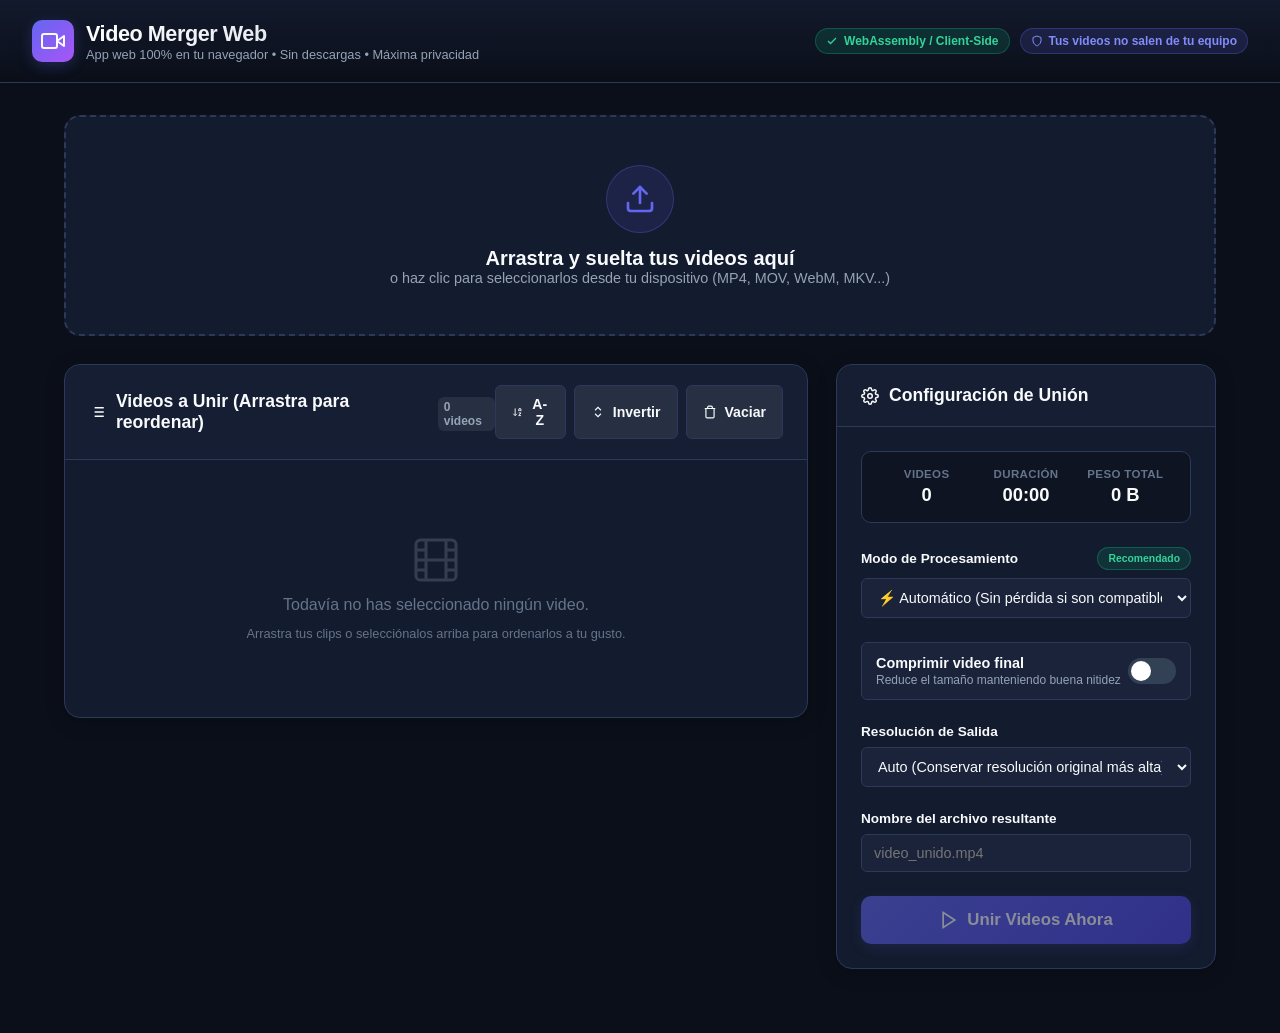
==== index.html @ c5059e0c "Fix output video missing .mp4 extension and improve download handling" ====
<!DOCTYPE html>
<html lang="es">
<head>
  <meta charset="UTF-8">
  <meta name="viewport" content="width=device-width, initial-scale=1.0">
  <title>Video Merger Web - Unir y Comprimir Videos en tu Navegador</title>
  <link rel="stylesheet" href="static/css/style.css">
  <!-- Enable Cross-Origin Isolation for WebAssembly when supported -->
  <script src="coi-serviceworker.js"></script>
  <!-- Offline Libraries for 100% Client-Side Web Execution -->
  <script src="static/js/sortable.min.js"></script>
  <script src="static/js/ffmpeg.min.js"></script>
</head>
<body>

  <!-- App Header -->
  <header class="app-header">
    <div class="brand-wrapper">
      <div class="brand-icon">
        <svg width="24" height="24" viewBox="0 0 24 24" fill="none" stroke="currentColor" stroke-width="2" stroke-linecap="round" stroke-linejoin="round">
          <polygon points="23 7 16 12 23 17 23 7"></polygon>
          <rect x="1" y="5" width="15" height="14" rx="2" ry="2"></rect>
        </svg>
      </div>
      <div>
        <h1 class="brand-title">Video Merger Web</h1>
        <p class="brand-subtitle">App web 100% en tu navegador • Sin descargas • Máxima privacidad</p>
      </div>
    </div>
    <div class="header-badges">
      <span class="badge badge-emerald">
        <svg width="12" height="12" viewBox="0 0 24 24" fill="none" stroke="currentColor" stroke-width="2.5"><polyline points="20 6 9 17 4 12"></polyline></svg>
        WebAssembly / Client-Side
      </span>
      <span class="badge badge-indigo">
        <svg width="12" height="12" viewBox="0 0 24 24" fill="none" stroke="currentColor" stroke-width="2"><path d="M12 22s8-4 8-10V5l-8-3-8 3v7c0 6 8 10 8 10z"></path></svg>
        Tus videos no salen de tu equipo
      </span>
    </div>
  </header>

  <!-- Main Container -->
  <main class="container">
    
    <!-- Upload Dropzone -->
    <div class="dropzone-container" id="dropzone">
      <input type="file" id="fileInput" multiple accept="video/*" style="display: none;">
      <div class="dropzone-content">
        <div class="upload-icon-circle">
          <svg width="32" height="32" viewBox="0 0 24 24" fill="none" stroke="currentColor" stroke-width="2" stroke-linecap="round" stroke-linejoin="round">
            <path d="M21 15v4a2 2 0 0 1-2 2H5a2 2 0 0 1-2-2v-4"></path>
            <polyline points="17 8 12 3 7 8"></polyline>
            <line x1="12" y1="3" x2="12" y2="15"></line>
          </svg>
        </div>
        <div>
          <h2 class="upload-text-title">Arrastra y suelta tus videos aquí</h2>
          <p class="upload-text-sub">o haz clic para seleccionarlos desde tu dispositivo (MP4, MOV, WebM, MKV...)</p>
        </div>
      </div>
    </div>

    <!-- Main Workspace Grid -->
    <div class="main-grid">
      
      <!-- Video List Panel -->
      <section class="panel">
        <div class="panel-header">
          <div class="panel-title">
            <svg width="18" height="18" viewBox="0 0 24 24" fill="none" stroke="currentColor" stroke-width="2"><line x1="8" y1="6" x2="21" y2="6"></line><line x1="8" y1="12" x2="21" y2="12"></line><line x1="8" y1="18" x2="21" y2="18"></line><line x1="3" y1="6" x2="3.01" y2="6"></line><line x1="3" y1="12" x2="3.01" y2="12"></line><line x1="3" y1="18" x2="3.01" y2="18"></line></svg>
            <span>Videos a Unir (Arrastra para reordenar)</span>
            <span id="badgeCount" class="order-badge" style="margin-left: 6px;">0 videos</span>
          </div>
          <div class="panel-actions">
            <button class="btn btn-secondary" id="btnSortName" title="Ordenar de A a Z">
              <svg width="14" height="14" viewBox="0 0 24 24" fill="none" stroke="currentColor" stroke-width="2"><path d="m3 16 4 4 4-4"></path><path d="M7 20V4"></path><path d="M20 8h-5"></path><path d="M15 10V6.5a2.5 2.5 0 0 1 5 0V10"></path><path d="M15 14h5l-5 6h5"></path></svg>
              A-Z
            </button>
            <button class="btn btn-secondary" id="btnReverseOrder" title="Invertir el orden">
              <svg width="14" height="14" viewBox="0 0 24 24" fill="none" stroke="currentColor" stroke-width="2"><path d="m7 15 5 5 5-5"></path><path d="m7 9 5-5 5 5"></path></svg>
              Invertir
            </button>
            <button class="btn btn-secondary" id="btnClearAll" title="Vaciar la lista">
              <svg width="14" height="14" viewBox="0 0 24 24" fill="none" stroke="currentColor" stroke-width="2"><polyline points="3 6 5 6 21 6"></polyline><path d="M19 6v14a2 2 0 0 1-2 2H7a2 2 0 0 1-2-2V6m3 0V4a2 2 0 0 1 2-2h4a2 2 0 0 1 2 2v2"></path></svg>
              Vaciar
            </button>
          </div>
        </div>

        <!-- Video Item Container (Sortable) -->
        <div class="video-list-container" id="videoList">
          <!-- Empty State -->
          <div class="empty-state" id="emptyState">
            <svg width="48" height="48" viewBox="0 0 24 24" fill="none" stroke="currentColor" stroke-width="1.5" style="opacity: 0.4;">
              <rect x="2" y="2" width="20" height="20" rx="2.18" ry="2.18"></rect>
              <line x1="7" y1="2" x2="7" y2="22"></line>
              <line x1="17" y1="2" x2="17" y2="22"></line>
              <line x1="2" y1="12" x2="22" y2="12"></line>
              <line x1="2" y1="7" x2="7" y2="7"></line>
              <line x1="2" y1="17" x2="7" y2="17"></line>
              <line x1="17" y1="17" x2="22" y2="17"></line>
              <line x1="17" y1="7" x2="22" y2="7"></line>
            </svg>
            <p>Todavía no has seleccionado ningún video.</p>
            <p style="font-size: 0.8rem; color: var(--text-dim);">Arrastra tus clips o selecciónalos arriba para ordenarlos a tu gusto.</p>
          </div>
        </div>
      </section>

      <!-- Settings & Action Panel -->
      <aside class="panel">
        <div class="panel-header">
          <div class="panel-title">
            <svg width="18" height="18" viewBox="0 0 24 24" fill="none" stroke="currentColor" stroke-width="2"><circle cx="12" cy="12" r="3"></circle><path d="M19.4 15a1.65 1.65 0 0 0 .33 1.82l.06.06a2 2 0 0 1 0 2.83 2 2 0 0 1-2.83 0l-.06-.06a1.65 1.65 0 0 0-1.82-.33 1.65 1.65 0 0 0-1 1.51V21a2 2 0 0 1-2 2 2 2 0 0 1-2-2v-.09A1.65 1.65 0 0 0 9 19.4a1.65 1.65 0 0 0-1.82.33l-.06.06a2 2 0 0 1-2.83 0 2 2 0 0 1 0-2.83l.06-.06a1.65 1.65 0 0 0 .33-1.82 1.65 1.65 0 0 0-1.51-1H3a2 2 0 0 1-2-2 2 2 0 0 1 2-2h.09A1.65 1.65 0 0 0 4.6 9a1.65 1.65 0 0 0-.33-1.82l-.06-.06a2 2 0 0 1 0-2.83 2 2 0 0 1 2.83 0l.06.06a1.65 1.65 0 0 0 1.82.33H9a1.65 1.65 0 0 0 1-1.51V3a2 2 0 0 1 2-2 2 2 0 0 1 2 2v.09a1.65 1.65 0 0 0 1 1.51 1.65 1.65 0 0 0 1.82-.33l.06-.06a2 2 0 0 1 2.83 0 2 2 0 0 1 0 2.83l-.06.06a1.65 1.65 0 0 0-.33 1.82V9a1.65 1.65 0 0 0 1.51 1H21a2 2 0 0 1 2 2 2 2 0 0 1-2 2h-.09a1.65 1.65 0 0 0-1.51 1z"></path></svg>
            <span>Configuración de Unión</span>
          </div>
        </div>

        <div class="settings-body">
          
          <!-- Summary Stats -->
          <div class="stats-card">
            <div class="stat-item">
              <span class="stat-label">Videos</span>
              <span class="stat-value" id="statVideosCount">0</span>
            </div>
            <div class="stat-item">
              <span class="stat-label">Duración</span>
              <span class="stat-value" id="statDuration">00:00</span>
            </div>
            <div class="stat-item">
              <span class="stat-label">Peso Total</span>
              <span class="stat-value" id="statSize">0 MB</span>
            </div>
          </div>

          <!-- Merge Mode Selector -->
          <div class="form-group">
            <label class="form-label" for="mergeMode">
              Modo de Procesamiento
              <span class="badge badge-emerald" style="font-size: 0.65rem;">Recomendado</span>
            </label>
            <select class="form-select" id="mergeMode">
              <option value="auto" selected>⚡ Automático (Sin pérdida si son compatibles)</option>
              <option value="direct">🎬 Copia Directa (Sin pérdida, ultrarrápido)</option>
              <option value="reencode">🗜️ Normalizar y Re-codificar todo</option>
            </select>
          </div>

          <!-- Compression Toggle Switch -->
          <div class="toggle-switch-wrapper">
            <div class="toggle-info">
              <span class="toggle-title">Comprimir video final</span>
              <span class="toggle-desc">Reduce el tamaño manteniendo buena nitidez</span>
            </div>
            <label class="switch">
              <input type="checkbox" id="compressToggle">
              <span class="slider"></span>
            </label>
          </div>

          <!-- Quality Preset -->
          <div class="form-group" id="presetGroup" style="display: none;">
            <label class="form-label" for="qualityPreset">Calidad & Nivel de Compresión</label>
            <select class="form-select" id="qualityPreset">
              <option value="balanced" selected>⚖️ Equilibrado (Recomendado, reduce ~50% peso)</option>
              <option value="lossless">💎 Máxima Calidad (CRF 18, casi idéntico al máster)</option>
              <option value="compact">📦 Alta Compresión (Muy ligero para WhatsApp/Web)</option>
            </select>
          </div>

          <!-- Target Resolution -->
          <div class="form-group">
            <label class="form-label" for="targetRes">Resolución de Salida</label>
            <select class="form-select" id="targetRes">
              <option value="auto" selected>Auto (Conservar resolución original más alta)</option>
              <option value="1080p">1080p Full HD (1920x1080)</option>
              <option value="720p">720p HD (1280x720)</option>
            </select>
          </div>

          <!-- Custom Output Filename -->
          <div class="form-group">
            <label class="form-label" for="outputFilename">Nombre del archivo resultante</label>
            <input type="text" class="form-input" id="outputFilename" placeholder="video_unido.mp4">
          </div>

          <!-- Main CTA Button -->
          <button class="btn btn-primary btn-large" id="btnStartMerge" disabled>
            <svg width="20" height="20" viewBox="0 0 24 24" fill="none" stroke="currentColor" stroke-width="2"><polygon points="5 3 19 12 5 21 5 3"></polygon></svg>
            <span>Unir Videos Ahora</span>
          </button>

        </div>
      </aside>

    </div>
  </main>

  <!-- Progress / Merging Modal -->
  <div class="modal-overlay" id="progressModal">
    <div class="modal-content" style="max-width: 500px;">
      <div class="modal-header">
        <h3 class="panel-title">
          <svg width="18" height="18" viewBox="0 0 24 24" fill="none" stroke="currentColor" stroke-width="2"><circle cx="12" cy="12" r="10"></circle><polyline points="12 6 12 12 16 14"></polyline></svg>
          <span>Uniendo videos en tu navegador...</span>
        </h3>
      </div>
      <div class="modal-body">
        <div class="progress-card">
          <div class="progress-header">
            <span class="progress-title">Procesando WebAssembly</span>
            <span class="progress-pct" id="progressPct">0%</span>
          </div>
          <div class="progress-track">
            <div class="progress-bar-fill" id="progressBar"></div>
          </div>
          <p class="progress-message" id="progressMessage">Iniciando motor FFmpeg en el navegador...</p>
        </div>
      </div>
    </div>
  </div>

  <!-- Result Modal -->
  <div class="modal-overlay" id="resultModal">
    <div class="modal-content" style="max-width: 720px;">
      <div class="modal-header">
        <h3 class="panel-title" style="color: #34d399;">
          <svg width="20" height="20" viewBox="0 0 24 24" fill="none" stroke="currentColor" stroke-width="2.5"><polyline points="20 6 9 17 4 12"></polyline></svg>
          <span>¡Video Unido con Éxito!</span>
        </h3>
        <button class="btn-icon" id="btnCloseResult" title="Cerrar">✕</button>
      </div>
      <div class="modal-body">
        <!-- Player -->
        <video id="resultVideoPlayer" class="modal-video-player" controls controlsList="nodownload" playsinline></video>

        <!-- Stats Box -->
        <div class="result-stats-box">
          <div class="stat-item">
            <span class="stat-label">Duración Final</span>
            <span class="stat-value" id="resDuration">00:00</span>
          </div>
          <div class="stat-item">
            <span class="stat-label">Resolución</span>
            <span class="stat-value" id="resResolution">1920x1080</span>
          </div>
          <div class="stat-item">
            <span class="stat-label">Tamaño Final</span>
            <span class="stat-value" id="resSize">0 MB</span>
          </div>
        </div>

        <!-- Result Action Buttons -->
        <div style="display: flex; gap: 10px; margin-top: 5px;">
          <a id="btnDownloadResult" class="btn btn-primary" style="flex: 1; padding: 12px;" href="javascript:void(0);" download="video_unido.mp4">
            <svg width="18" height="18" viewBox="0 0 24 24" fill="none" stroke="currentColor" stroke-width="2"><path d="M21 15v4a2 2 0 0 1-2 2H5a2 2 0 0 1-2-2v-4"></path><polyline points="7 10 12 15 17 10"></polyline><line x1="12" y1="15" x2="12" y2="3"></line></svg>
            Descargar Video Resultante (.mp4)
          </a>
        </div>
      </div>
    </div>
  </div>

  <!-- Preview Modal for single clip -->
  <div class="modal-overlay" id="previewModal">
    <div class="modal-content">
      <div class="modal-header">
        <h3 class="panel-title" id="previewTitle">Vista Previa</h3>
        <button class="btn-icon" id="btnClosePreview">✕</button>
      </div>
      <div class="modal-body">
        <video id="previewVideoPlayer" class="modal-video-player" controls playsinline></video>
      </div>
    </div>
  </div>

  <script src="static/js/app.js"></script>
</body>
</html>
---- static/css/style.css ----
/* Modern Dark Theme for Video Merger Studio */
:root {
  --bg-primary: #0b0f19;
  --bg-secondary: #131b2e;
  --bg-card: #1a233a;
  --bg-card-hover: #222e4c;
  --border-color: #2b395a;
  --border-hover: #3d517d;
  
  --primary: #6366f1;
  --primary-hover: #4f46e5;
  --primary-glow: rgba(99, 102, 241, 0.25);
  
  --accent-emerald: #10b981;
  --accent-amber: #f59e0b;
  --accent-rose: #f43f5e;
  --accent-cyan: #06b6d4;

  --text-main: #f8fafc;
  --text-muted: #94a3b8;
  --text-dim: #64748b;
  
  --radius-lg: 16px;
  --radius-md: 10px;
  --radius-sm: 6px;
  --transition: all 0.2s cubic-bezier(0.4, 0, 0.2, 1);
}

* {
  box-sizing: border-box;
  margin: 0;
  padding: 0;
  font-family: -apple-system, BlinkMacSystemFont, "Segoe UI", Roboto, Helvetica, Arial, sans-serif;
}

body {
  background-color: var(--bg-primary);
  color: var(--text-main);
  min-height: 100vh;
  display: flex;
  flex-direction: column;
  overflow-x: hidden;
}

/* Header */
.app-header {
  background: linear-gradient(180deg, rgba(19, 27, 46, 0.95) 0%, rgba(11, 15, 25, 0.8) 100%);
  border-bottom: 1px solid var(--border-color);
  padding: 1.25rem 2rem;
  backdrop-filter: blur(12px);
  position: sticky;
  top: 0;
  z-index: 50;
  display: flex;
  justify-content: space-between;
  align-items: center;
}

.brand-wrapper {
  display: flex;
  align-items: center;
  gap: 12px;
}

.brand-icon {
  width: 42px;
  height: 42px;
  background: linear-gradient(135deg, #6366f1, #a855f7);
  border-radius: var(--radius-md);
  display: flex;
  align-items: center;
  justify-content: center;
  box-shadow: 0 4px 14px var(--primary-glow);
}

.brand-title {
  font-size: 1.35rem;
  font-weight: 700;
  letter-spacing: -0.02em;
  background: linear-gradient(135deg, #ffffff 0%, #cbd5e1 100%);
  -webkit-background-clip: text;
  -webkit-text-fill-color: transparent;
}

.brand-subtitle {
  font-size: 0.8rem;
  color: var(--text-muted);
}

.header-badges {
  display: flex;
  gap: 10px;
}

.badge {
  display: inline-flex;
  align-items: center;
  gap: 6px;
  padding: 5px 10px;
  border-radius: 9999px;
  font-size: 0.75rem;
  font-weight: 600;
}

.badge-emerald {
  background: rgba(16, 185, 129, 0.15);
  color: #34d399;
  border: 1px solid rgba(16, 185, 129, 0.3);
}

.badge-indigo {
  background: rgba(99, 102, 241, 0.15);
  color: #818cf8;
  border: 1px solid rgba(99, 102, 241, 0.3);
}

/* Layout */
.container {
  max-width: 1200px;
  width: 100%;
  margin: 0 auto;
  padding: 2rem 1.5rem 4rem 1.5rem;
  display: flex;
  flex-direction: column;
  gap: 1.75rem;
}

/* Drop Zone */
.dropzone-container {
  background: var(--bg-secondary);
  border: 2px dashed var(--border-color);
  border-radius: var(--radius-lg);
  padding: 3rem 2rem;
  text-align: center;
  cursor: pointer;
  transition: var(--transition);
  position: relative;
  overflow: hidden;
}

.dropzone-container:hover, .dropzone-container.drag-over {
  border-color: var(--primary);
  background: rgba(30, 41, 69, 0.6);
  transform: translateY(-2px);
  box-shadow: 0 10px 30px rgba(0, 0, 0, 0.3);
}

.dropzone-content {
  display: flex;
  flex-direction: column;
  align-items: center;
  gap: 14px;
}

.upload-icon-circle {
  width: 68px;
  height: 68px;
  border-radius: 50%;
  background: rgba(99, 102, 241, 0.12);
  display: flex;
  align-items: center;
  justify-content: center;
  color: var(--primary);
  border: 1px solid rgba(99, 102, 241, 0.3);
  transition: var(--transition);
}

.dropzone-container:hover .upload-icon-circle {
  transform: scale(1.08);
  background: rgba(99, 102, 241, 0.2);
}

.upload-text-title {
  font-size: 1.25rem;
  font-weight: 600;
  color: var(--text-main);
}

.upload-text-sub {
  font-size: 0.9rem;
  color: var(--text-muted);
}

/* App Main Grid */
.main-grid {
  display: grid;
  grid-template-columns: 1fr 380px;
  gap: 1.75rem;
  align-items: start;
}

@media (max-width: 960px) {
  .main-grid {
    grid-template-columns: 1fr;
  }
}

/* Panel Card */
.panel {
  background: var(--bg-secondary);
  border: 1px solid var(--border-color);
  border-radius: var(--radius-lg);
  overflow: hidden;
  box-shadow: 0 4px 20px rgba(0, 0, 0, 0.2);
}

.panel-header {
  padding: 1.25rem 1.5rem;
  border-bottom: 1px solid var(--border-color);
  display: flex;
  justify-content: space-between;
  align-items: center;
  background: rgba(26, 35, 58, 0.4);
}

.panel-title {
  font-size: 1.1rem;
  font-weight: 700;
  display: flex;
  align-items: center;
  gap: 10px;
}

.panel-actions {
  display: flex;
  gap: 8px;
}

/* Video List */
.video-list-container {
  padding: 1.25rem;
  display: flex;
  flex-direction: column;
  gap: 12px;
  min-height: 200px;
}

.empty-state {
  display: flex;
  flex-direction: column;
  align-items: center;
  justify-content: center;
  padding: 3.5rem 1rem;
  color: var(--text-dim);
  text-align: center;
  gap: 12px;
}

/* Video Card Item */
.video-card {
  background: var(--bg-card);
  border: 1px solid var(--border-color);
  border-radius: var(--radius-md);
  padding: 0.85rem 1rem;
  display: grid;
  grid-template-columns: 32px 130px 1fr auto;
  align-items: center;
  gap: 14px;
  transition: var(--transition);
  cursor: grab;
  user-select: none;
}

.video-card:active {
  cursor: grabbing;
}

.video-card:hover {
  background: var(--bg-card-hover);
  border-color: var(--border-hover);
  transform: translateY(-1px);
}

.video-card.sortable-ghost {
  opacity: 0.4;
  border: 2px dashed var(--primary);
  background: rgba(99, 102, 241, 0.1);
}

.drag-handle {
  display: flex;
  flex-direction: column;
  align-items: center;
  justify-content: center;
  color: var(--text-dim);
  cursor: grab;
  font-size: 1.2rem;
  line-height: 1;
}

.order-badge {
  background: rgba(255, 255, 255, 0.08);
  color: var(--text-muted);
  border-radius: 6px;
  font-size: 0.75rem;
  font-weight: 700;
  padding: 3px 6px;
  margin-top: 4px;
}

.card-thumbnail-wrapper {
  position: relative;
  width: 130px;
  height: 75px;
  border-radius: var(--radius-sm);
  overflow: hidden;
  background: #000;
  display: flex;
  align-items: center;
  justify-content: center;
  border: 1px solid rgba(255, 255, 255, 0.08);
}

.card-thumbnail {
  width: 100%;
  height: 100%;
  object-fit: cover;
}

.card-duration {
  position: absolute;
  bottom: 4px;
  right: 4px;
  background: rgba(0, 0, 0, 0.85);
  color: #fff;
  font-size: 0.7rem;
  padding: 2px 6px;
  border-radius: 4px;
  font-weight: 600;
}

.card-play-overlay {
  position: absolute;
  inset: 0;
  background: rgba(0, 0, 0, 0.4);
  display: flex;
  align-items: center;
  justify-content: center;
  opacity: 0;
  transition: var(--transition);
  color: #fff;
  cursor: pointer;
}

.card-thumbnail-wrapper:hover .card-play-overlay {
  opacity: 1;
}

.card-info {
  display: flex;
  flex-direction: column;
  gap: 6px;
  min-width: 0;
}

.card-name {
  font-size: 0.95rem;
  font-weight: 600;
  color: var(--text-main);
  white-space: nowrap;
  overflow: hidden;
  text-overflow: ellipsis;
}

.card-meta-tags {
  display: flex;
  flex-wrap: wrap;
  gap: 6px;
}

.meta-pill {
  font-size: 0.72rem;
  padding: 2px 8px;
  border-radius: 4px;
  background: rgba(255, 255, 255, 0.06);
  color: var(--text-muted);
}

.card-actions {
  display: flex;
  align-items: center;
  gap: 6px;
}

.btn-icon {
  background: rgba(255, 255, 255, 0.05);
  border: 1px solid var(--border-color);
  color: var(--text-muted);
  width: 34px;
  height: 34px;
  border-radius: var(--radius-sm);
  display: flex;
  align-items: center;
  justify-content: center;
  cursor: pointer;
  transition: var(--transition);
}

.btn-icon:hover {
  background: rgba(255, 255, 255, 0.12);
  color: var(--text-main);
  border-color: var(--border-hover);
}

.btn-icon.btn-danger:hover {
  background: rgba(244, 63, 94, 0.2);
  border-color: rgba(244, 63, 94, 0.4);
  color: #fb7185;
}

/* Sidebar / Settings */
.settings-body {
  padding: 1.5rem;
  display: flex;
  flex-direction: column;
  gap: 1.5rem;
}

.stats-card {
  background: rgba(11, 15, 25, 0.6);
  border: 1px solid var(--border-color);
  border-radius: var(--radius-md);
  padding: 1rem 1.25rem;
  display: grid;
  grid-template-columns: repeat(3, 1fr);
  gap: 10px;
  text-align: center;
}

.stat-item {
  display: flex;
  flex-direction: column;
  gap: 4px;
}

.stat-label {
  font-size: 0.72rem;
  text-transform: uppercase;
  color: var(--text-dim);
  font-weight: 600;
  letter-spacing: 0.03em;
}

.stat-value {
  font-size: 1.15rem;
  font-weight: 700;
  color: var(--text-main);
}

/* Form Controls */
.form-group {
  display: flex;
  flex-direction: column;
  gap: 8px;
}

.form-label {
  font-size: 0.85rem;
  font-weight: 600;
  color: var(--text-main);
  display: flex;
  justify-content: space-between;
  align-items: center;
}

.form-select, .form-input {
  width: 100%;
  background: var(--bg-card);
  border: 1px solid var(--border-color);
  border-radius: var(--radius-sm);
  color: var(--text-main);
  padding: 10px 12px;
  font-size: 0.9rem;
  outline: none;
  transition: var(--transition);
}

.form-select:focus, .form-input:focus {
  border-color: var(--primary);
  box-shadow: 0 0 0 2px var(--primary-glow);
}

/* Switch / Toggle */
.toggle-switch-wrapper {
  display: flex;
  justify-content: space-between;
  align-items: center;
  background: var(--bg-card);
  padding: 12px 14px;
  border-radius: var(--radius-sm);
  border: 1px solid var(--border-color);
}

.toggle-info {
  display: flex;
  flex-direction: column;
  gap: 2px;
}

.toggle-title {
  font-size: 0.9rem;
  font-weight: 600;
  color: var(--text-main);
}

.toggle-desc {
  font-size: 0.75rem;
  color: var(--text-muted);
}

.switch {
  position: relative;
  display: inline-block;
  width: 48px;
  height: 26px;
  flex-shrink: 0;
}

.switch input {
  opacity: 0;
  width: 0;
  height: 0;
}

.slider {
  position: absolute;
  cursor: pointer;
  inset: 0;
  background-color: #334155;
  transition: 0.25s;
  border-radius: 9999px;
}

.slider:before {
  position: absolute;
  content: "";
  height: 20px;
  width: 20px;
  left: 3px;
  bottom: 3px;
  background-color: white;
  transition: 0.25s;
  border-radius: 50%;
}

input:checked + .slider {
  background-color: var(--primary);
}

input:checked + .slider:before {
  transform: translateX(22px);
}

/* Buttons */
.btn {
  display: inline-flex;
  align-items: center;
  justify-content: center;
  gap: 8px;
  padding: 10px 16px;
  border-radius: var(--radius-sm);
  font-size: 0.88rem;
  font-weight: 600;
  cursor: pointer;
  transition: var(--transition);
  border: none;
  text-decoration: none;
}

.btn-secondary {
  background: rgba(255, 255, 255, 0.08);
  color: var(--text-main);
  border: 1px solid var(--border-color);
}

.btn-secondary:hover {
  background: rgba(255, 255, 255, 0.14);
  border-color: var(--border-hover);
}

.btn-primary {
  background: linear-gradient(135deg, #6366f1 0%, #4f46e5 100%);
  color: #fff;
  box-shadow: 0 4px 14px var(--primary-glow);
}

.btn-primary:hover {
  transform: translateY(-1px);
  box-shadow: 0 6px 20px rgba(99, 102, 241, 0.4);
}

.btn-large {
  padding: 14px 20px;
  font-size: 1.05rem;
  border-radius: var(--radius-md);
  width: 100%;
}

.btn:disabled {
  opacity: 0.5;
  cursor: not-allowed;
  transform: none !important;
}

/* Modal */
.modal-overlay {
  position: fixed;
  inset: 0;
  background: rgba(0, 0, 0, 0.8);
  backdrop-filter: blur(8px);
  display: flex;
  align-items: center;
  justify-content: center;
  z-index: 100;
  opacity: 0;
  pointer-events: none;
  transition: opacity 0.25s ease;
  padding: 1rem;
}

.modal-overlay.active {
  opacity: 1;
  pointer-events: auto;
}

.modal-content {
  background: var(--bg-secondary);
  border: 1px solid var(--border-color);
  border-radius: var(--radius-lg);
  max-width: 650px;
  width: 100%;
  overflow: hidden;
  box-shadow: 0 20px 40px rgba(0, 0, 0, 0.5);
}

.modal-header {
  padding: 1.25rem 1.5rem;
  border-bottom: 1px solid var(--border-color);
  display: flex;
  justify-content: space-between;
  align-items: center;
}

.modal-body {
  padding: 1.5rem;
  display: flex;
  flex-direction: column;
  gap: 1.25rem;
}

.modal-video-player {
  width: 100%;
  max-height: 400px;
  border-radius: var(--radius-md);
  background: #000;
  outline: none;
}

/* Progress Box */
.progress-card {
  background: var(--bg-card);
  border: 1px solid var(--border-color);
  border-radius: var(--radius-md);
  padding: 1.5rem;
  display: flex;
  flex-direction: column;
  gap: 12px;
}

.progress-header {
  display: flex;
  justify-content: space-between;
  align-items: center;
}

.progress-title {
  font-size: 0.95rem;
  font-weight: 600;
}

.progress-pct {
  font-size: 1rem;
  font-weight: 700;
  color: var(--primary);
}

.progress-track {
  width: 100%;
  height: 8px;
  background: rgba(255, 255, 255, 0.08);
  border-radius: 9999px;
  overflow: hidden;
}

.progress-bar-fill {
  height: 100%;
  width: 0%;
  background: linear-gradient(90deg, #6366f1, #10b981);
  border-radius: 9999px;
  transition: width 0.3s ease;
}

.progress-message {
  font-size: 0.85rem;
  color: var(--text-muted);
}

/* Success Result Details */
.result-stats-box {
  background: rgba(16, 185, 129, 0.08);
  border: 1px solid rgba(16, 185, 129, 0.3);
  border-radius: var(--radius-md);
  padding: 1.25rem;
  display: grid;
  grid-template-columns: repeat(3, 1fr);
  gap: 12px;
  text-align: center;
}
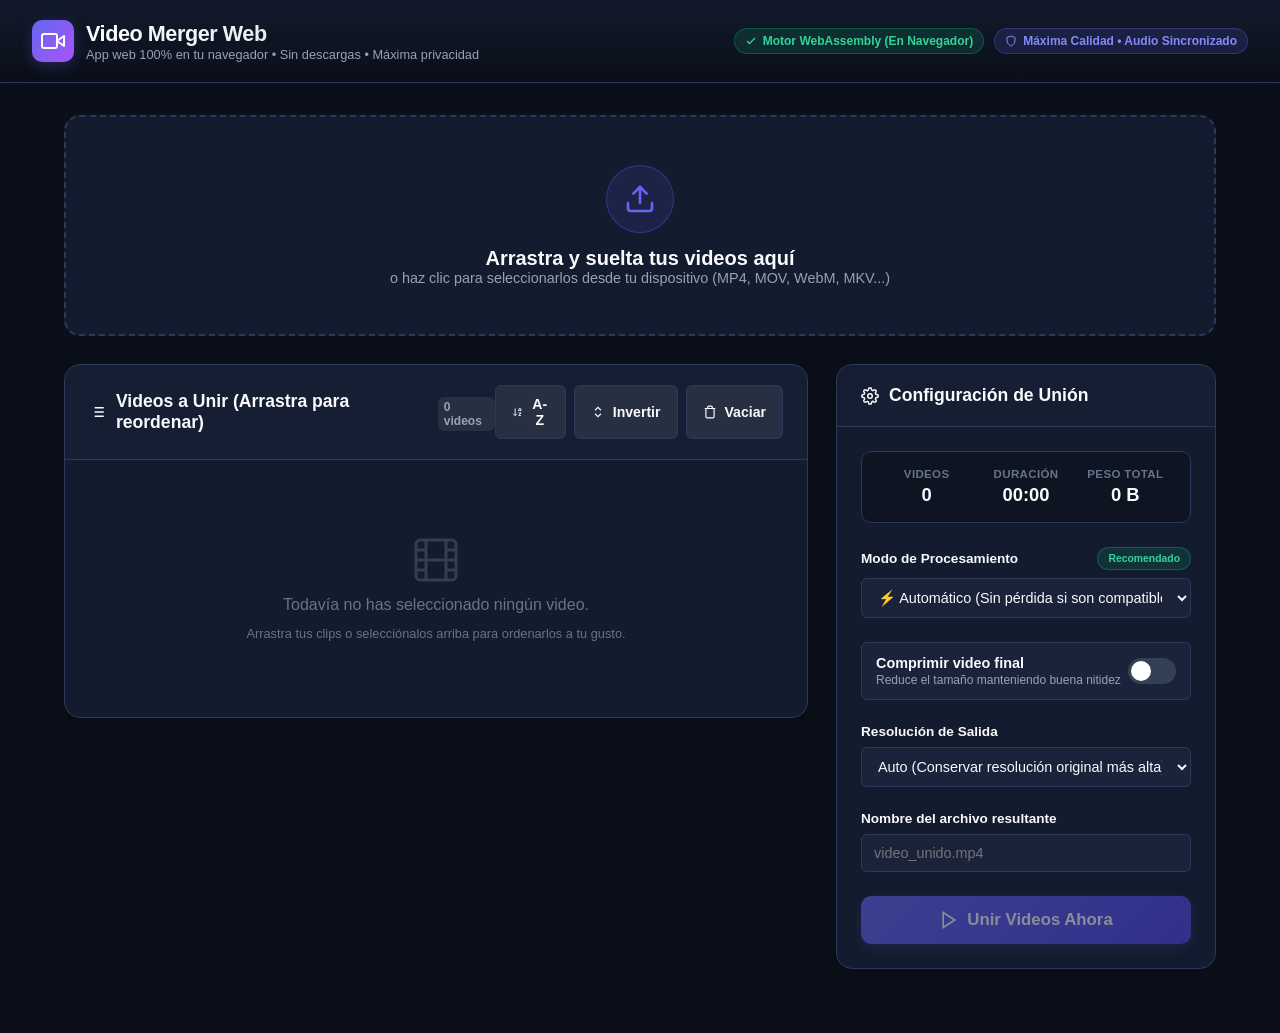
==== commit d4785e19: "Fix video merging stability, audio normalization, PTS sync and hybrid engine" ====
--- a/index.html
+++ b/index.html
@@ -28,13 +28,13 @@
       </div>
     </div>
     <div class="header-badges">
-      <span class="badge badge-emerald">
+      <span class="badge badge-emerald" id="engineBadge">
         <svg width="12" height="12" viewBox="0 0 24 24" fill="none" stroke="currentColor" stroke-width="2.5"><polyline points="20 6 9 17 4 12"></polyline></svg>
-        WebAssembly / Client-Side
+        Detectando motor...
       </span>
       <span class="badge badge-indigo">
         <svg width="12" height="12" viewBox="0 0 24 24" fill="none" stroke="currentColor" stroke-width="2"><path d="M12 22s8-4 8-10V5l-8-3-8 3v7c0 6 8 10 8 10z"></path></svg>
-        Tus videos no salen de tu equipo
+        Máxima Calidad • Audio Sincronizado
       </span>
     </div>
   </header>
@@ -252,11 +252,15 @@
         </div>
 
         <!-- Result Action Buttons -->
-        <div style="display: flex; gap: 10px; margin-top: 5px;">
-          <a id="btnDownloadResult" class="btn btn-primary" style="flex: 1; padding: 12px;" href="javascript:void(0);" download="video_unido.mp4">
+        <div style="display: flex; gap: 10px; margin-top: 10px;">
+          <button type="button" id="btnDownloadResult" class="btn btn-primary" style="flex: 1; padding: 12px; font-size: 1rem; cursor: pointer;">
             <svg width="18" height="18" viewBox="0 0 24 24" fill="none" stroke="currentColor" stroke-width="2"><path d="M21 15v4a2 2 0 0 1-2 2H5a2 2 0 0 1-2-2v-4"></path><polyline points="7 10 12 15 17 10"></polyline><line x1="12" y1="15" x2="12" y2="3"></line></svg>
             Descargar Video Resultante (.mp4)
-          </a>
+          </button>
+          <button type="button" id="btnOpenFolder" class="btn btn-secondary" style="display: none; padding: 12px 18px; font-size: 1rem; cursor: pointer;" title="Abrir carpeta de salida en el Explorador de Windows">
+            <svg width="18" height="18" viewBox="0 0 24 24" fill="none" stroke="currentColor" stroke-width="2"><path d="M22 19a2 2 0 0 1-2 2H4a2 2 0 0 1-2-2V5a2 2 0 0 1 2-2h5l2 3h9a2 2 0 0 1 2 2z"></path></svg>
+            Abrir Carpeta
+          </button>
         </div>
       </div>
     </div>
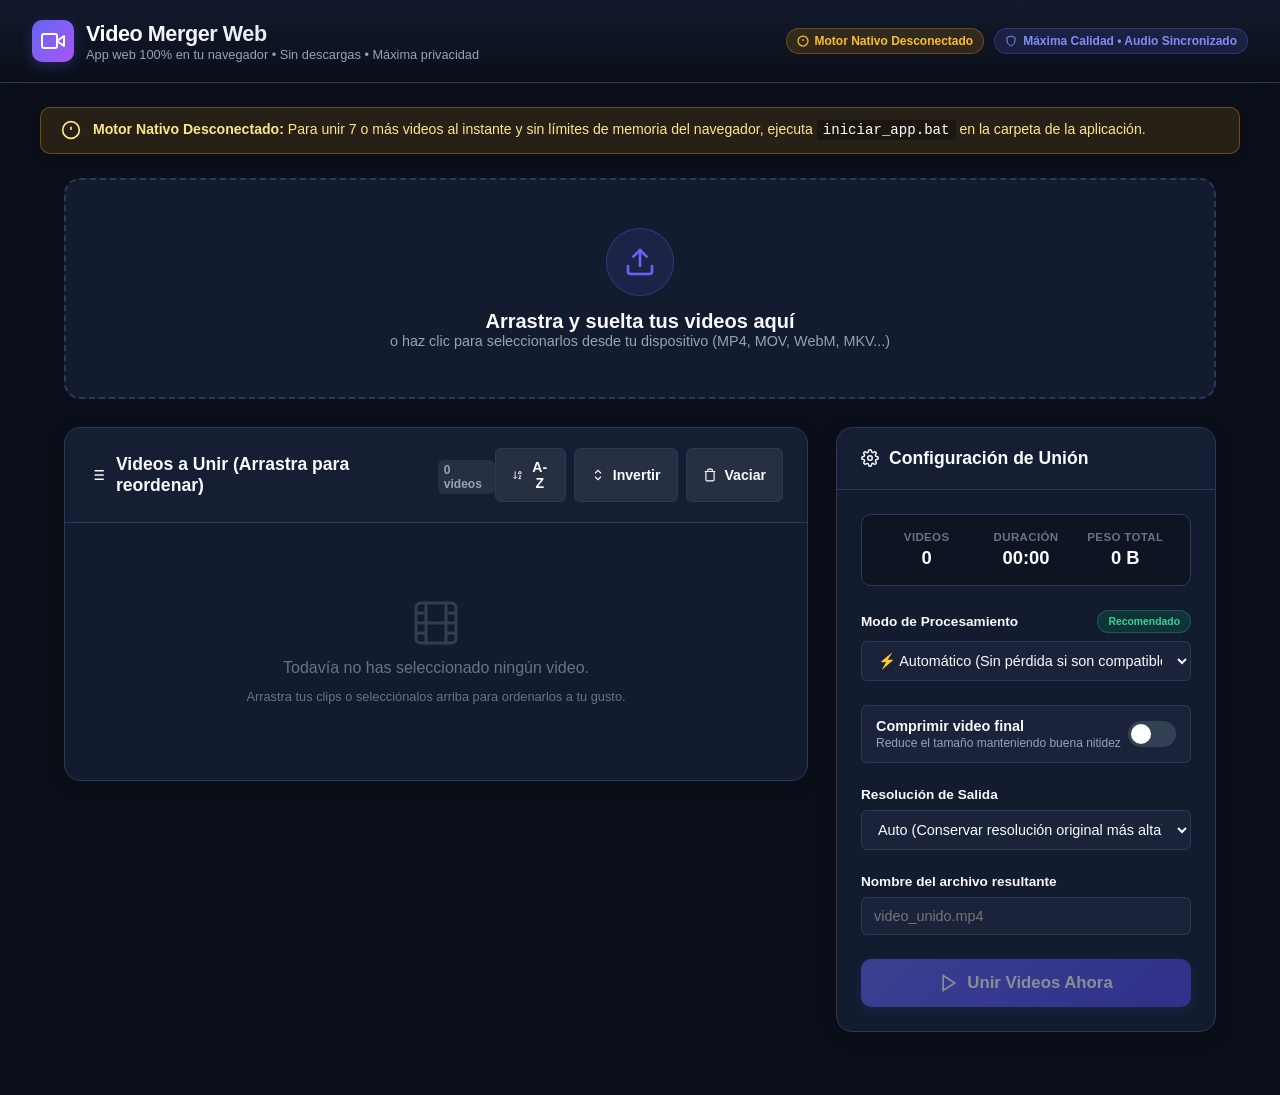
==== commit ebacd7cc: "fix: solucionar bloqueo al 5% en union de 7 o mas videos y optimizar flujo con motor nativo" ====
--- a/index.html
+++ b/index.html
@@ -38,6 +38,12 @@
       </span>
     </div>
   </header>
+ 
+  <!-- Notification Banner when offline -->
+  <div id="backendBanner" class="alert-banner" style="display: none; max-width: 1200px; margin: 1.5rem auto -0.5rem auto; width: calc(100% - 3rem);">
+    <svg width="20" height="20" viewBox="0 0 24 24" fill="none" stroke="currentColor" stroke-width="2" style="flex-shrink: 0;"><circle cx="12" cy="12" r="10"></circle><line x1="12" y1="8" x2="12" y2="12"></line><line x1="12" y1="16" x2="12.01" y2="16"></line></svg>
+    <span><strong>Motor Nativo Desconectado:</strong> Para unir 7 o más videos al instante y sin límites de memoria del navegador, ejecuta <code>iniciar_app.bat</code> en la carpeta de la aplicación.</span>
+  </div>
 
   <!-- Main Container -->
   <main class="container">
@@ -203,19 +209,19 @@
       <div class="modal-header">
         <h3 class="panel-title">
           <svg width="18" height="18" viewBox="0 0 24 24" fill="none" stroke="currentColor" stroke-width="2"><circle cx="12" cy="12" r="10"></circle><polyline points="12 6 12 12 16 14"></polyline></svg>
-          <span>Uniendo videos en tu navegador...</span>
+          <span id="modalProgressTitle">Uniendo videos...</span>
         </h3>
       </div>
       <div class="modal-body">
         <div class="progress-card">
           <div class="progress-header">
-            <span class="progress-title">Procesando WebAssembly</span>
+            <span class="progress-title" id="progressSubTitle">Procesando</span>
             <span class="progress-pct" id="progressPct">0%</span>
           </div>
           <div class="progress-track">
             <div class="progress-bar-fill" id="progressBar"></div>
           </div>
-          <p class="progress-message" id="progressMessage">Iniciando motor FFmpeg en el navegador...</p>
+          <p class="progress-message" id="progressMessage">Iniciando proceso...</p>
         </div>
       </div>
     </div>
--- a/static/css/style.css
+++ b/static/css/style.css
@@ -114,6 +114,34 @@
   border: 1px solid rgba(99, 102, 241, 0.3);
 }
 
+.badge-amber {
+  background: rgba(245, 158, 11, 0.15);
+  color: #fbbf24;
+  border: 1px solid rgba(245, 158, 11, 0.3);
+}
+
+.alert-banner {
+  background: rgba(245, 158, 11, 0.12);
+  border: 1px solid rgba(245, 158, 11, 0.35);
+  color: #fde68a;
+  padding: 12px 20px;
+  border-radius: 10px;
+  font-size: 0.88rem;
+  display: flex;
+  align-items: center;
+  gap: 12px;
+  line-height: 1.4;
+  box-shadow: 0 4px 12px rgba(0, 0, 0, 0.15);
+}
+
+.alert-banner code {
+  background: rgba(0, 0, 0, 0.3);
+  padding: 2px 6px;
+  border-radius: 4px;
+  font-family: monospace;
+  color: #fff;
+}
+
 /* Layout */
 .container {
   max-width: 1200px;
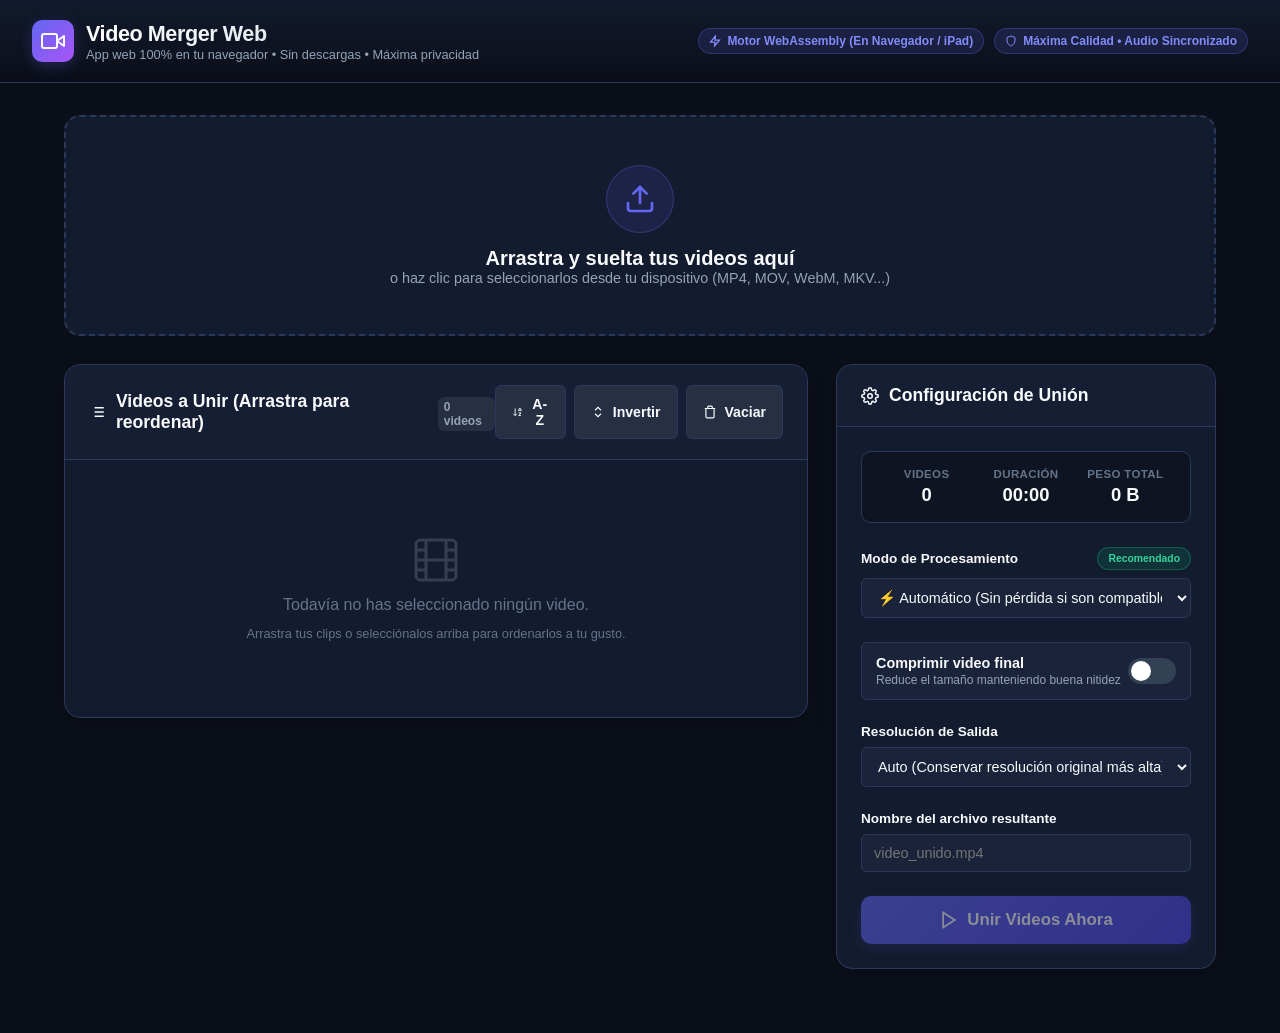
==== commit fa484c61: "fix(ipad): adaptar como Web App 100% cliente para iPad, optimizar memoria por pares y agregar compar" ====
--- a/index.html
+++ b/index.html
@@ -2,7 +2,11 @@
 <html lang="es">
 <head>
   <meta charset="UTF-8">
-  <meta name="viewport" content="width=device-width, initial-scale=1.0">
+  <meta name="viewport" content="width=device-width, initial-scale=1.0, maximum-scale=1.0, user-scalable=no">
+  <meta name="apple-mobile-web-app-capable" content="yes">
+  <meta name="apple-mobile-web-app-status-bar-style" content="black-translucent">
+  <meta name="apple-mobile-web-app-title" content="VideoMerger">
+  <meta name="theme-color" content="#0f172a">
   <title>Video Merger Web - Unir y Comprimir Videos en tu Navegador</title>
   <link rel="stylesheet" href="static/css/style.css">
   <!-- Enable Cross-Origin Isolation for WebAssembly when supported -->
@@ -39,11 +43,6 @@
     </div>
   </header>
  
-  <!-- Notification Banner when offline -->
-  <div id="backendBanner" class="alert-banner" style="display: none; max-width: 1200px; margin: 1.5rem auto -0.5rem auto; width: calc(100% - 3rem);">
-    <svg width="20" height="20" viewBox="0 0 24 24" fill="none" stroke="currentColor" stroke-width="2" style="flex-shrink: 0;"><circle cx="12" cy="12" r="10"></circle><line x1="12" y1="8" x2="12" y2="12"></line><line x1="12" y1="16" x2="12.01" y2="16"></line></svg>
-    <span><strong>Motor Nativo Desconectado:</strong> Para unir 7 o más videos al instante y sin límites de memoria del navegador, ejecuta <code>iniciar_app.bat</code> en la carpeta de la aplicación.</span>
-  </div>
 
   <!-- Main Container -->
   <main class="container">
@@ -258,12 +257,16 @@
         </div>
 
         <!-- Result Action Buttons -->
-        <div style="display: flex; gap: 10px; margin-top: 10px;">
-          <button type="button" id="btnDownloadResult" class="btn btn-primary" style="flex: 1; padding: 12px; font-size: 1rem; cursor: pointer;">
+        <div style="display: flex; gap: 10px; margin-top: 10px; flex-wrap: wrap;">
+          <button type="button" id="btnDownloadResult" class="btn btn-primary" style="flex: 1; min-width: 200px; padding: 12px; font-size: 1rem; cursor: pointer;">
             <svg width="18" height="18" viewBox="0 0 24 24" fill="none" stroke="currentColor" stroke-width="2"><path d="M21 15v4a2 2 0 0 1-2 2H5a2 2 0 0 1-2-2v-4"></path><polyline points="7 10 12 15 17 10"></polyline><line x1="12" y1="15" x2="12" y2="3"></line></svg>
             Descargar Video Resultante (.mp4)
           </button>
-          <button type="button" id="btnOpenFolder" class="btn btn-secondary" style="display: none; padding: 12px 18px; font-size: 1rem; cursor: pointer;" title="Abrir carpeta de salida en el Explorador de Windows">
+          <button type="button" id="btnShareResult" class="btn btn-secondary" style="display: none; padding: 12px 18px; font-size: 1rem; cursor: pointer;" title="Guardar en Fotos o Compartir (AirDrop, WhatsApp...)">
+            <svg width="18" height="18" viewBox="0 0 24 24" fill="none" stroke="currentColor" stroke-width="2"><circle cx="18" cy="5" r="3"></circle><circle cx="6" cy="12" r="3"></circle><circle cx="18" cy="19" r="3"></circle><line x1="8.59" y1="13.51" x2="15.42" y2="17.49"></line><line x1="15.41" y1="6.51" x2="8.59" y2="10.49"></line></svg>
+            Guardar en Fotos / Compartir
+          </button>
+          <button type="button" id="btnOpenFolder" class="btn btn-secondary" style="display: none; padding: 12px 18px; font-size: 1rem; cursor: pointer;" title="Abrir carpeta">
             <svg width="18" height="18" viewBox="0 0 24 24" fill="none" stroke="currentColor" stroke-width="2"><path d="M22 19a2 2 0 0 1-2 2H4a2 2 0 0 1-2-2V5a2 2 0 0 1 2-2h5l2 3h9a2 2 0 0 1 2 2z"></path></svg>
             Abrir Carpeta
           </button>
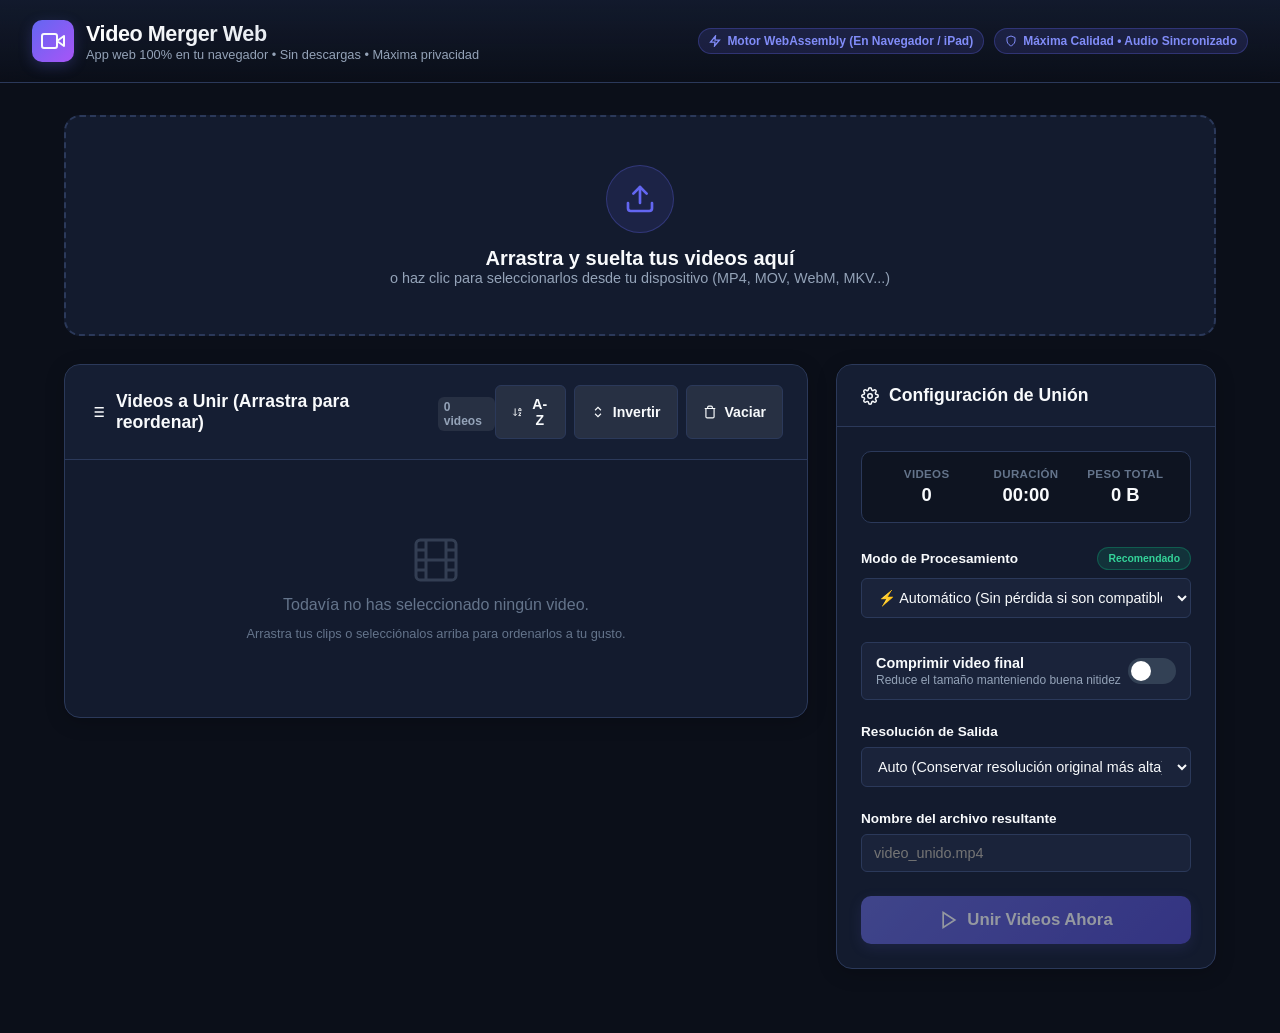
==== commit fb684c26: "fix(ipad): Web App 100% cliente para iPad con motor WebAssembly local y memoria O(1)" ====
--- a/index.html
+++ b/index.html
@@ -9,8 +9,6 @@
   <meta name="theme-color" content="#0f172a">
   <title>Video Merger Web - Unir y Comprimir Videos en tu Navegador</title>
   <link rel="stylesheet" href="static/css/style.css">
-  <!-- Enable Cross-Origin Isolation for WebAssembly when supported -->
-  <script src="coi-serviceworker.js"></script>
   <!-- Offline Libraries for 100% Client-Side Web Execution -->
   <script src="static/js/sortable.min.js"></script>
   <script src="static/js/ffmpeg.min.js"></script>
@@ -210,6 +208,7 @@
           <svg width="18" height="18" viewBox="0 0 24 24" fill="none" stroke="currentColor" stroke-width="2"><circle cx="12" cy="12" r="10"></circle><polyline points="12 6 12 12 16 14"></polyline></svg>
           <span id="modalProgressTitle">Uniendo videos...</span>
         </h3>
+        <button class="btn-icon" id="btnCloseProgress" style="display: none;" title="Cerrar">✕</button>
       </div>
       <div class="modal-body">
         <div class="progress-card">
@@ -221,6 +220,7 @@
             <div class="progress-bar-fill" id="progressBar"></div>
           </div>
           <p class="progress-message" id="progressMessage">Iniciando proceso...</p>
+          <button type="button" id="btnDismissProgressError" class="btn btn-secondary" style="display: none; width: 100%; margin-top: 15px;">Cerrar y volver</button>
         </div>
       </div>
     </div>
--- a/static/css/style.css
+++ b/static/css/style.css
@@ -624,10 +624,11 @@
   width: 100%;
 }
 
-.btn:disabled {
-  opacity: 0.5;
-  cursor: not-allowed;
+.btn:disabled, .btn-disabled {
+  opacity: 0.55;
+  cursor: pointer;
   transform: none !important;
+  filter: grayscale(0.2);
 }
 
 /* Modal */
